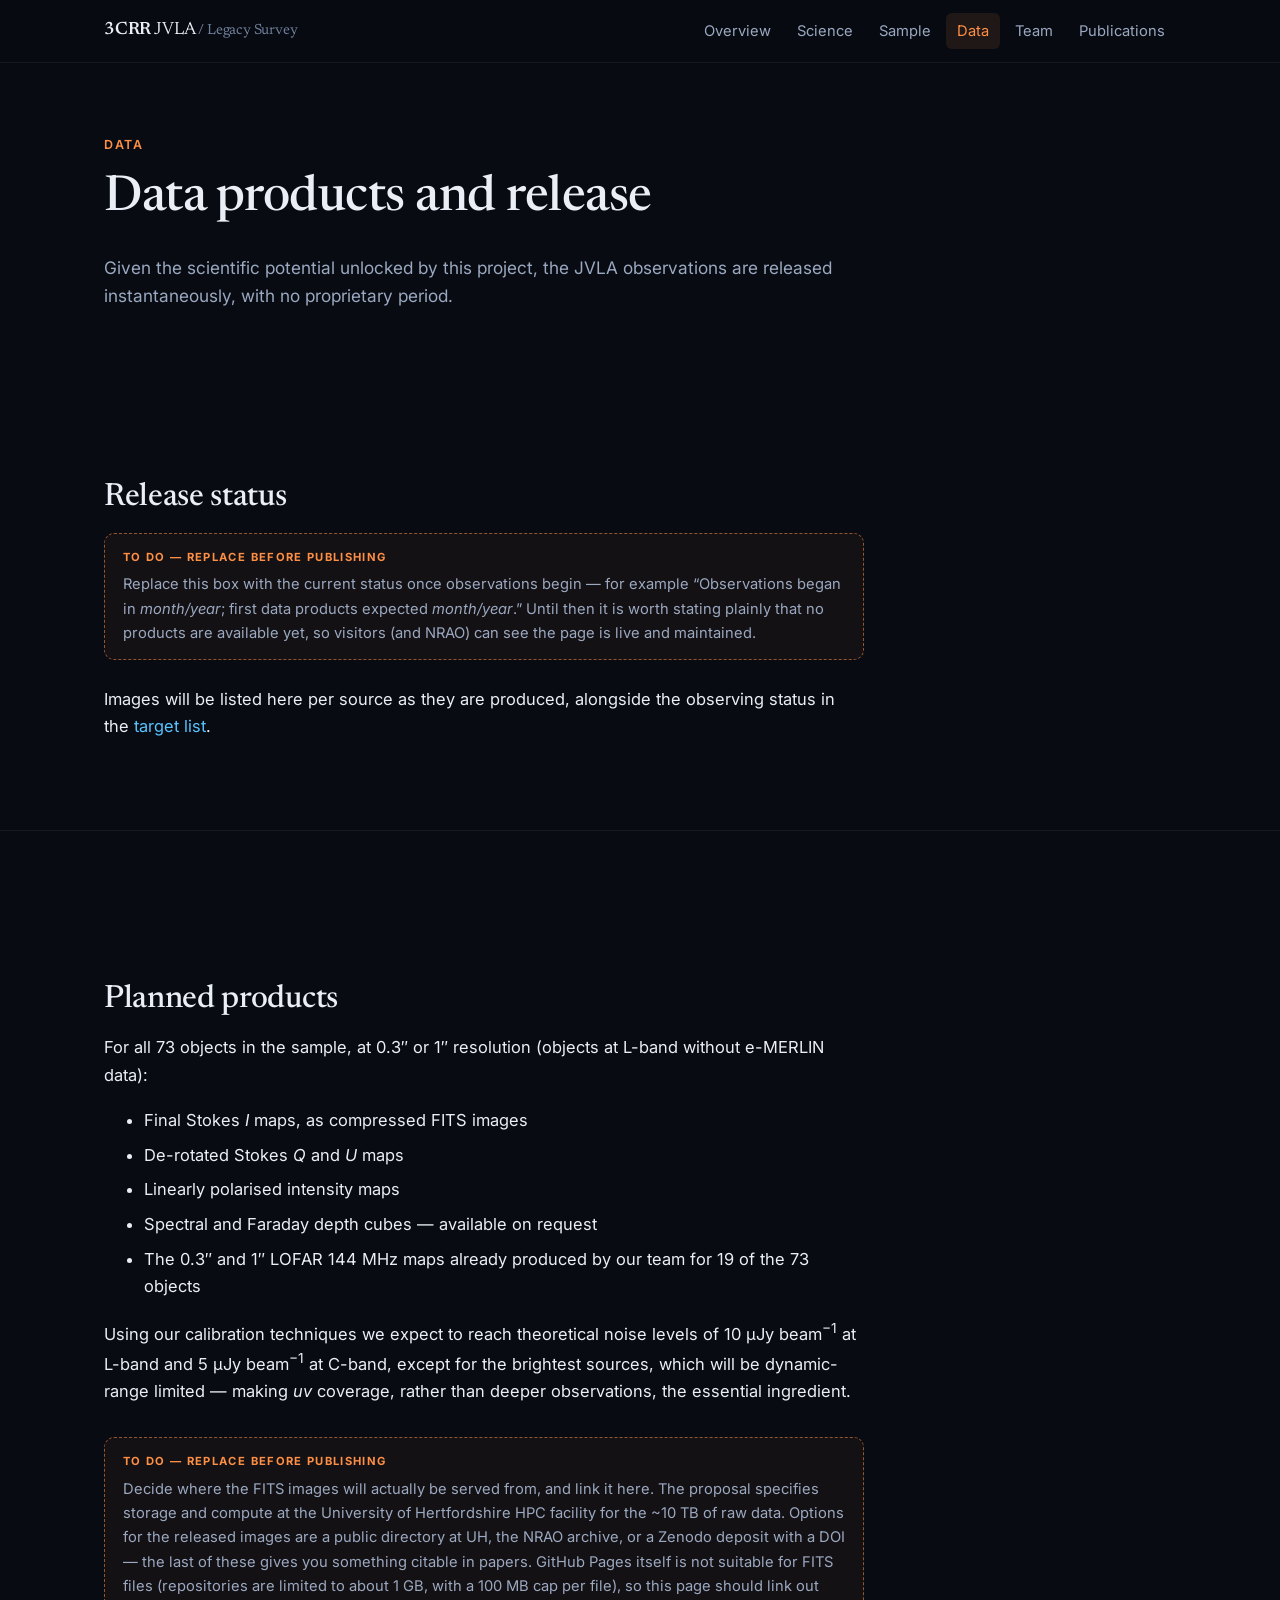
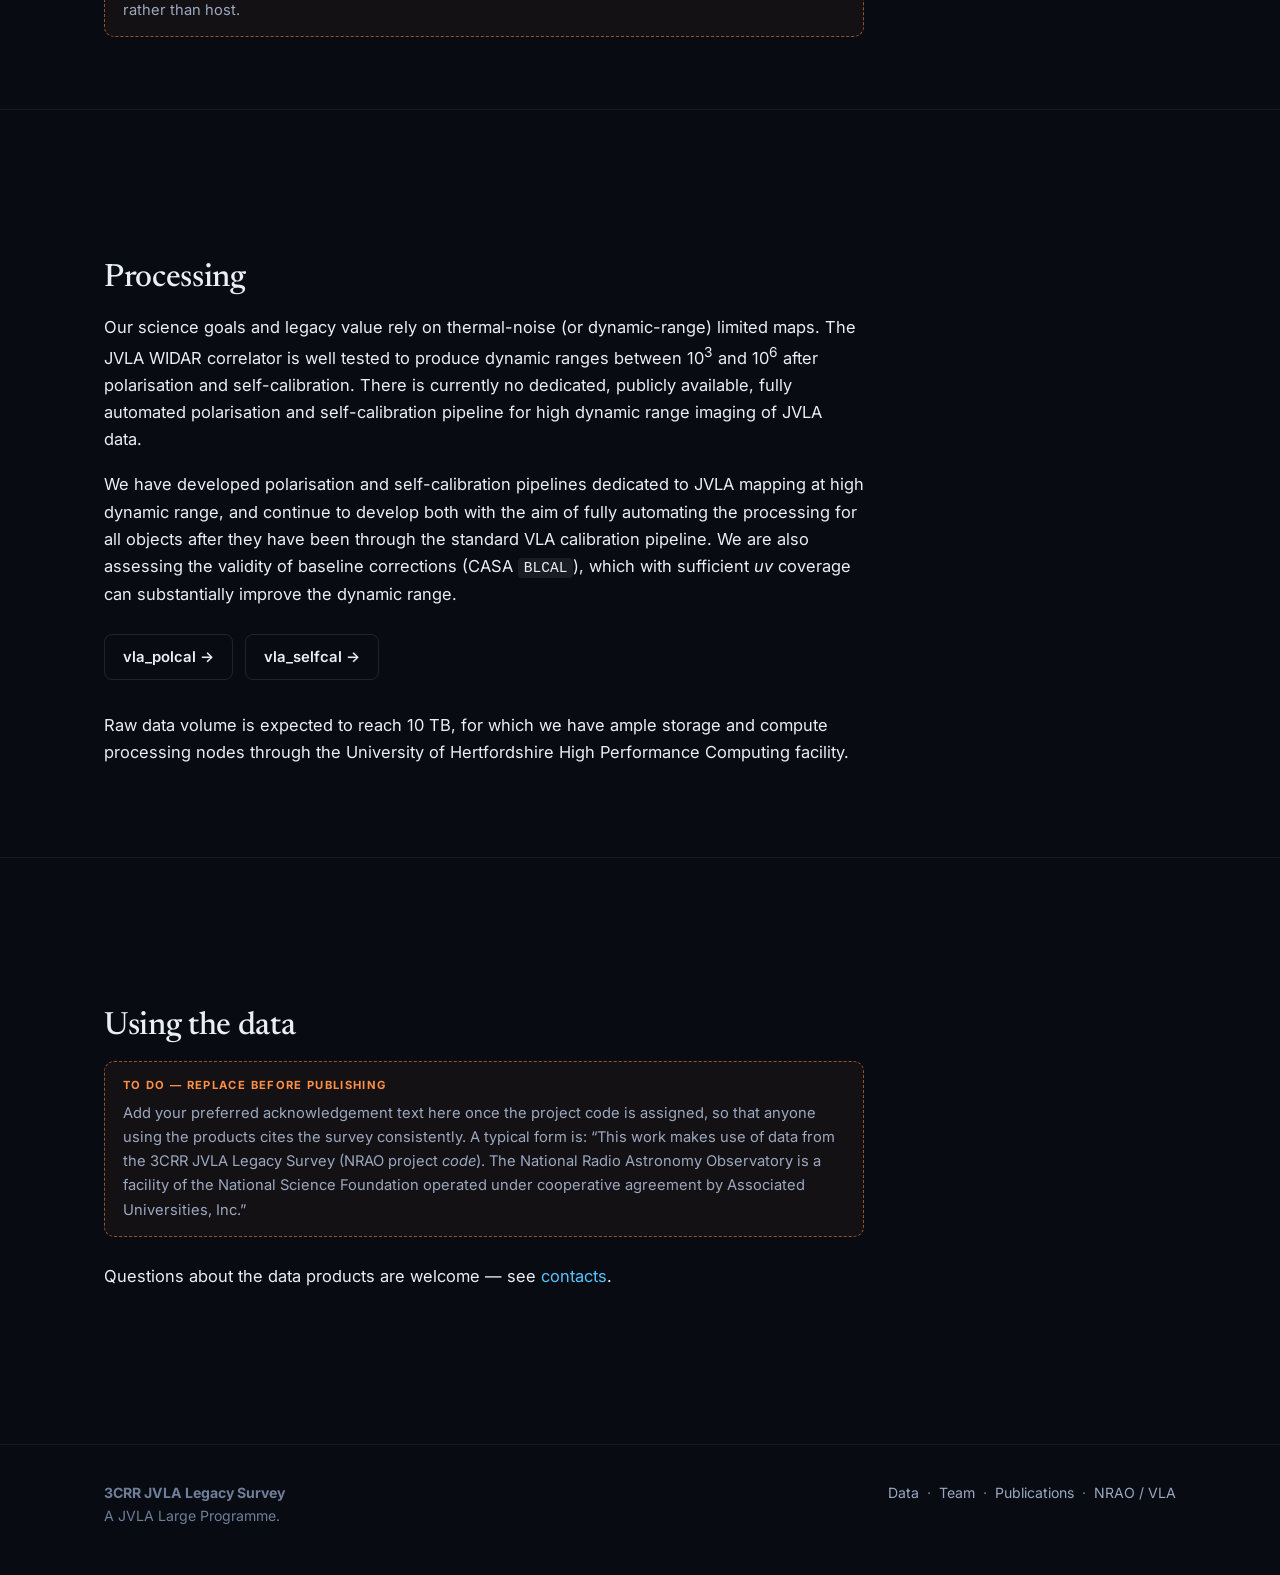
==== data.html @ 1dc94ac5 "Initial site" ====
<!DOCTYPE html>
<html lang="en">
<head>
<meta charset="utf-8">
<meta name="viewport" content="width=device-width, initial-scale=1, viewport-fit=cover">
<title>Data products &middot; 3CRR JVLA Legacy Survey</title>
<meta name="description" content="Data products, processing pipelines and the release policy for the 3CRR JVLA Large Programme.">
<link rel="preconnect" href="https://fonts.googleapis.com">
<link rel="preconnect" href="https://fonts.gstatic.com" crossorigin>
<link href="https://fonts.googleapis.com/css2?family=Inter:wght@400;500;600;700&family=Newsreader:opsz,wght@6..72,400;6..72,500;6..72,600&display=swap" rel="stylesheet">
<link rel="stylesheet" href="assets/style.css">
</head>
<body>

<header class="site-header">
  <div class="wrap">
    <a class="brand" href="index.html"><b>3CRR</b> JVLA <span>/ Legacy Survey</span></a>
    <nav class="main">
      <a href="index.html">Overview</a>
      <a href="science.html">Science</a>
      <a href="sample.html">Sample</a>
      <a href="data.html" class="active">Data</a>
      <a href="team.html">Team</a>
      <a href="publications.html">Publications</a>
    </nav>
  </div>
</header>

<div class="wrap page-head narrow">
  <div class="eyebrow">Data</div>
  <h1>Data products and release</h1>
  <p class="lede">
    Given the scientific potential unlocked by this project, the JVLA observations are released
    instantaneously, with no proprietary period.
  </p>
</div>

<section class="band">
  <div class="wrap">
    <div class="narrow">
      <h2>Release status</h2>
      <div class="todo">
        Replace this box with the current status once observations begin &mdash; for example
        &ldquo;Observations began in <em>month/year</em>; first data products expected <em>month/year</em>.&rdquo;
        Until then it is worth stating plainly that no products are available yet, so visitors
        (and NRAO) can see the page is live and maintained.
      </div>
      <p style="margin-top:1.6rem">
        Images will be listed here per source as they are produced, alongside the observing status in the
        <a href="sample.html">target list</a>.
      </p>
    </div>
  </div>
</section>

<section class="band">
  <div class="wrap narrow">
    <h2>Planned products</h2>
    <p>For all 73 objects in the sample, at 0.3&Prime; or 1&Prime; resolution (objects at L-band without e-MERLIN data):</p>
    <ul class="tight">
      <li>Final Stokes <em>I</em> maps, as compressed FITS images</li>
      <li>De-rotated Stokes <em>Q</em> and <em>U</em> maps</li>
      <li>Linearly polarised intensity maps</li>
      <li>Spectral and Faraday depth cubes &mdash; available on request</li>
      <li>The 0.3&Prime; and 1&Prime; LOFAR 144&nbsp;MHz maps already produced by our team for 19 of the 73 objects</li>
    </ul>
    <p>
      Using our calibration techniques we expect to reach theoretical noise levels of
      10&nbsp;&micro;Jy&nbsp;beam<sup>&minus;1</sup> at L-band and 5&nbsp;&micro;Jy&nbsp;beam<sup>&minus;1</sup> at
      C-band, except for the brightest sources, which will be dynamic-range limited &mdash; making <em>uv</em>
      coverage, rather than deeper observations, the essential ingredient.
    </p>

    <div class="todo" style="margin-top:2rem">
      Decide where the FITS images will actually be served from, and link it here. The proposal specifies storage
      and compute at the University of Hertfordshire HPC facility for the ~10&nbsp;TB of raw data. Options for the
      released images are a public directory at UH, the NRAO archive, or a Zenodo deposit with a DOI &mdash; the
      last of these gives you something citable in papers. GitHub Pages itself is not suitable for FITS files
      (repositories are limited to about 1&nbsp;GB, with a 100&nbsp;MB cap per file), so this page should link out
      rather than host.
    </div>
  </div>
</section>

<section class="band">
  <div class="wrap narrow">
    <h2>Processing</h2>
    <p>
      Our science goals and legacy value rely on thermal-noise (or dynamic-range) limited maps. The JVLA WIDAR
      correlator is well tested to produce dynamic ranges between 10<sup>3</sup> and 10<sup>6</sup> after
      polarisation and self-calibration. There is currently no dedicated, publicly available, fully automated
      polarisation and self-calibration pipeline for high dynamic range imaging of JVLA data.
    </p>
    <p>
      We have developed polarisation and self-calibration pipelines dedicated to JVLA mapping at high dynamic
      range, and continue to develop both with the aim of fully automating the processing for all objects after
      they have been through the standard VLA calibration pipeline. We are also assessing the validity of baseline
      corrections (CASA <code>BLCAL</code>), which with sufficient <em>uv</em> coverage can substantially improve
      the dynamic range.
    </p>
    <div class="btn-row">
      <a class="btn ghost" href="https://github.com/vmahat/vla_polcal">vla_polcal &rarr;</a>
      <a class="btn ghost" href="https://github.com/vmahat/vla_selfcal">vla_selfcal &rarr;</a>
    </div>
    <p style="margin-top:2rem">
      Raw data volume is expected to reach 10&nbsp;TB, for which we have ample storage and compute processing
      nodes through the University of Hertfordshire High Performance Computing facility.
    </p>
  </div>
</section>

<section class="band">
  <div class="wrap narrow">
    <h2>Using the data</h2>
    <div class="todo">
      Add your preferred acknowledgement text here once the project code is assigned, so that anyone using the
      products cites the survey consistently. A typical form is: &ldquo;This work makes use of data from the
      3CRR JVLA Legacy Survey (NRAO project <em>code</em>). The National Radio Astronomy Observatory is a
      facility of the National Science Foundation operated under cooperative agreement by Associated
      Universities, Inc.&rdquo;
    </div>
    <p style="margin-top:1.6rem">
      Questions about the data products are welcome &mdash; see <a href="team.html">contacts</a>.
    </p>
  </div>
</section>

<footer class="site-footer">
  <div class="wrap">
    <div>
      <strong>3CRR JVLA Legacy Survey</strong><br>
      A JVLA Large Programme.
    </div>
    <div>
      <a href="data.html">Data</a> &nbsp;&middot;&nbsp;
      <a href="team.html">Team</a> &nbsp;&middot;&nbsp;
      <a href="publications.html">Publications</a> &nbsp;&middot;&nbsp;
      <a href="https://science.nrao.edu/facilities/vla">NRAO / VLA</a>
    </div>
  </div>
</footer>

</body>
</html>
---- assets/style.css ----
/* ============================================================
   3CRR JVLA Legacy Survey — site styles
   Edit colours in the :root block below if you want a different look.
   ============================================================ */

:root {
  --bg:        #080b12;
  --bg-2:      #0e1420;
  --panel:     #121a29;
  --panel-2:   #16203200;
  --line:      rgba(255, 255, 255, 0.10);
  --line-soft: rgba(255, 255, 255, 0.06);
  --text:      #e9eef7;
  --muted:     #9aa8c0;
  --dim:       #6f7f99;
  --accent:    #ff8f45;   /* radio-map orange */
  --accent-2:  #57c4ff;   /* cool blue */
  --max:       1120px;
  --radius:    10px;
}

*, *::before, *::after { box-sizing: border-box; }

html { scroll-behavior: smooth; }

body {
  margin: 0;
  background: var(--bg);
  color: var(--text);
  font-family: "Inter", -apple-system, BlinkMacSystemFont, "Segoe UI", Roboto, Helvetica, Arial, sans-serif;
  font-size: 16.5px;
  line-height: 1.65;
  -webkit-font-smoothing: antialiased;
}

img { max-width: 100%; height: auto; display: block; }

a { color: var(--accent-2); text-decoration: none; }
a:hover { text-decoration: underline; }

h1, h2, h3, h4 {
  font-family: "Newsreader", Georgia, "Times New Roman", serif;
  font-weight: 500;
  line-height: 1.2;
  letter-spacing: -0.01em;
  margin: 0 0 0.5em;
}

h1 { font-size: clamp(2rem, 5vw, 3.1rem); }
h2 { font-size: clamp(1.5rem, 3vw, 2rem); margin-top: 2.4em; }
h3 { font-size: 1.2rem; margin-top: 2em; font-weight: 600; }

p { margin: 0 0 1.1em; }

code, kbd, pre {
  font-family: "SF Mono", ui-monospace, "Cascadia Mono", Menlo, Consolas, monospace;
  font-size: 0.88em;
}

code {
  background: rgba(255, 255, 255, 0.07);
  padding: 0.12em 0.4em;
  border-radius: 4px;
}

pre {
  background: var(--bg-2);
  border: 1px solid var(--line);
  border-radius: var(--radius);
  padding: 1rem 1.1rem;
  overflow-x: auto;
}

pre code { background: none; padding: 0; }

.wrap { max-width: var(--max); margin: 0 auto; padding: 0 24px; }

/* A measure-limited column. Used either as an inner block (<div class="wrap">
   <div class="narrow">…) or on the container itself (<div class="wrap narrow">).
   Both forms line up on the same left edge. */
.narrow { max-width: 760px; }
.wrap.narrow { max-width: var(--max); }
.wrap.narrow > * { max-width: 760px; }

/* ---------- header / nav ---------- */

.site-header {
  position: sticky;
  top: 0;
  z-index: 50;
  background: rgba(8, 11, 18, 0.88);
  backdrop-filter: blur(12px);
  border-bottom: 1px solid var(--line-soft);
}

.site-header .wrap {
  display: flex;
  align-items: center;
  gap: 24px;
  min-height: 62px;
  flex-wrap: wrap;
  padding-block: 8px;
}

.brand {
  font-family: "Newsreader", Georgia, serif;
  font-size: 1.12rem;
  color: var(--text);
  white-space: nowrap;
  letter-spacing: -0.01em;
}
.brand:hover { text-decoration: none; color: var(--accent); }
.brand b { font-weight: 600; }
.brand span { color: var(--dim); font-size: 0.82em; }

nav.main { margin-left: auto; display: flex; gap: 4px; flex-wrap: wrap; }

nav.main a {
  color: var(--muted);
  font-size: 0.92rem;
  padding: 6px 11px;
  border-radius: 6px;
}
nav.main a:hover { color: var(--text); background: rgba(255, 255, 255, 0.06); text-decoration: none; }
nav.main a.active { color: var(--accent); background: rgba(255, 143, 69, 0.10); }

/* ---------- hero ---------- */

.hero {
  position: relative;
  border-bottom: 1px solid var(--line-soft);
  overflow: hidden;
  background: radial-gradient(120% 130% at 78% 18%, #2a1305 0%, #0d1220 46%, var(--bg) 78%);
}

.hero .wrap { padding-block: clamp(48px, 9vw, 96px); }

.hero-grid {
  display: grid;
  grid-template-columns: 1.15fr 0.85fr;
  gap: 48px;
  align-items: center;
}

.eyebrow {
  font-size: 0.78rem;
  letter-spacing: 0.14em;
  text-transform: uppercase;
  color: var(--accent);
  font-weight: 600;
  margin-bottom: 1.1em;
}

.hero h1 { margin-bottom: 0.4em; }
.hero .lede { font-size: 1.12rem; color: var(--muted); max-width: 40em; }

.hero-fig img { border-radius: var(--radius); border: 1px solid var(--line); }
.hero-fig figcaption { font-size: 0.8rem; color: var(--dim); margin-top: 0.7em; }

/* ---------- key numbers ---------- */

.stats {
  display: grid;
  grid-template-columns: repeat(auto-fit, minmax(160px, 1fr));
  gap: 1px;
  background: var(--line-soft);
  border-block: 1px solid var(--line-soft);
}

.stat { background: var(--bg); padding: 22px 24px; }
.stat .n {
  font-family: "Newsreader", Georgia, serif;
  font-size: 1.85rem;
  color: var(--accent);
  line-height: 1.1;
}
.stat .l { font-size: 0.85rem; color: var(--muted); margin-top: 4px; }

/* ---------- generic sections ---------- */

section.band { padding-block: clamp(40px, 6vw, 72px); }
section.band + section.band { border-top: 1px solid var(--line-soft); }

.page-head { padding-block: clamp(40px, 6vw, 72px) 0; }
.page-head p.lede { font-size: 1.08rem; color: var(--muted); max-width: 46em; }

.cards {
  display: grid;
  grid-template-columns: repeat(auto-fit, minmax(260px, 1fr));
  gap: 20px;
  margin-top: 2rem;
}

.card {
  background: var(--panel);
  border: 1px solid var(--line-soft);
  border-radius: var(--radius);
  padding: 22px 24px;
}
.card h3 { margin-top: 0; font-family: "Inter", sans-serif; font-size: 1.02rem; }
.card p:last-child { margin-bottom: 0; }
.card .q {
  font-family: "Newsreader", Georgia, serif;
  font-size: 1.6rem;
  color: var(--accent);
  display: block;
  line-height: 1;
  margin-bottom: 0.45em;
}

figure { margin: 2rem 0; }
figure img { border-radius: var(--radius); border: 1px solid var(--line); }
figcaption { font-size: 0.85rem; color: var(--dim); margin-top: 0.8em; }

/* for figures that have a white background of their own */
.lightfig img { background: #fff; padding: 14px; border-color: rgba(255, 255, 255, 0.22); }

.fig-row {
  display: grid;
  grid-template-columns: repeat(auto-fit, minmax(210px, 1fr));
  gap: 16px;
}
.fig-row img {
  border-radius: 8px;
  border: 1px solid var(--line);
  width: 100%;
  aspect-ratio: 1 / 1;
  object-fit: contain;
  background: #000;
}

.note {
  border-left: 3px solid var(--accent);
  background: rgba(255, 143, 69, 0.07);
  padding: 14px 18px;
  border-radius: 0 var(--radius) var(--radius) 0;
  color: var(--muted);
  font-size: 0.94rem;
}
.note strong { color: var(--text); }

/* an obvious marker for content the team still needs to supply */
.todo {
  border: 1px dashed rgba(255, 143, 69, 0.55);
  background: rgba(255, 143, 69, 0.05);
  border-radius: var(--radius);
  padding: 14px 18px;
  color: var(--muted);
  font-size: 0.92rem;
}
.todo::before {
  content: "TO DO — replace before publishing";
  display: block;
  font-size: 0.7rem;
  letter-spacing: 0.12em;
  text-transform: uppercase;
  color: var(--accent);
  font-weight: 700;
  margin-bottom: 6px;
}

/* ---------- tables ---------- */

.table-scroll { overflow-x: auto; border: 1px solid var(--line-soft); border-radius: var(--radius); }

table { border-collapse: collapse; width: 100%; font-size: 0.92rem; }

thead th {
  position: sticky;
  top: 0;
  background: var(--bg-2);
  text-align: left;
  font-weight: 600;
  color: var(--muted);
  padding: 11px 14px;
  border-bottom: 1px solid var(--line);
  white-space: nowrap;
}

tbody td { padding: 9px 14px; border-bottom: 1px solid var(--line-soft); }
tbody tr:hover { background: rgba(255, 255, 255, 0.03); }
tbody td:first-child { font-weight: 600; white-space: nowrap; }

.controls {
  display: flex;
  gap: 12px;
  flex-wrap: wrap;
  align-items: center;
  margin: 1.5rem 0 1rem;
}

.controls input, .controls select {
  background: var(--bg-2);
  border: 1px solid var(--line);
  color: var(--text);
  border-radius: 8px;
  padding: 9px 12px;
  font: inherit;
  font-size: 0.92rem;
}
.controls input { min-width: 220px; flex: 1 1 220px; }
.controls input:focus, .controls select:focus { outline: 2px solid var(--accent); outline-offset: 1px; }
.count { color: var(--dim); font-size: 0.88rem; }

/* ---------- people ---------- */

.people {
  display: grid;
  grid-template-columns: repeat(auto-fill, minmax(230px, 1fr));
  gap: 18px;
  margin-top: 1.6rem;
  padding: 0;
  list-style: none;
}

.people li {
  background: var(--panel);
  border: 1px solid var(--line-soft);
  border-radius: var(--radius);
  padding: 16px 18px;
}
.people .name { font-weight: 600; }
.people .role { color: var(--accent); font-size: 0.78rem; text-transform: uppercase; letter-spacing: 0.08em; margin-bottom: 4px; }
.people .aff { color: var(--muted); font-size: 0.9rem; }

/* ---------- publications ---------- */

.pubs { list-style: none; padding: 0; margin: 1.5rem 0 0; }
.pubs li { padding: 14px 0; border-bottom: 1px solid var(--line-soft); font-size: 0.95rem; }
.pubs .authors { color: var(--text); }
.pubs .meta { color: var(--dim); font-size: 0.88rem; }

/* ---------- buttons ---------- */

.btn-row { display: flex; gap: 12px; flex-wrap: wrap; margin-top: 1.6rem; }

.btn {
  display: inline-block;
  background: var(--accent);
  color: #1a0d03;
  font-weight: 600;
  font-size: 0.93rem;
  padding: 10px 18px;
  border-radius: 8px;
  border: 1px solid var(--accent);
}
.btn:hover { text-decoration: none; filter: brightness(1.08); }
.btn.ghost { background: transparent; color: var(--text); border-color: var(--line); }
.btn.ghost:hover { border-color: var(--accent); color: var(--accent); }

/* ---------- footer ---------- */

.site-footer {
  border-top: 1px solid var(--line-soft);
  margin-top: 64px;
  padding-block: 36px 48px;
  color: var(--dim);
  font-size: 0.88rem;
}
.site-footer .wrap { display: flex; gap: 28px; flex-wrap: wrap; justify-content: space-between; }
.site-footer a { color: var(--muted); }

dl.spec { margin: 1.5rem 0 0; }
dl.spec dt { font-weight: 600; color: var(--text); margin-top: 1.1em; }
dl.spec dd { margin: 0.25em 0 0; color: var(--muted); }

ul.tight li { margin-bottom: 0.45em; }

/* ---------- responsive ---------- */

@media (max-width: 820px) {
  .hero-grid { grid-template-columns: 1fr; gap: 32px; }
  .hero-fig { order: -1; }
  nav.main { margin-left: 0; width: 100%; }
  nav.main a { padding: 6px 9px; font-size: 0.87rem; }
}
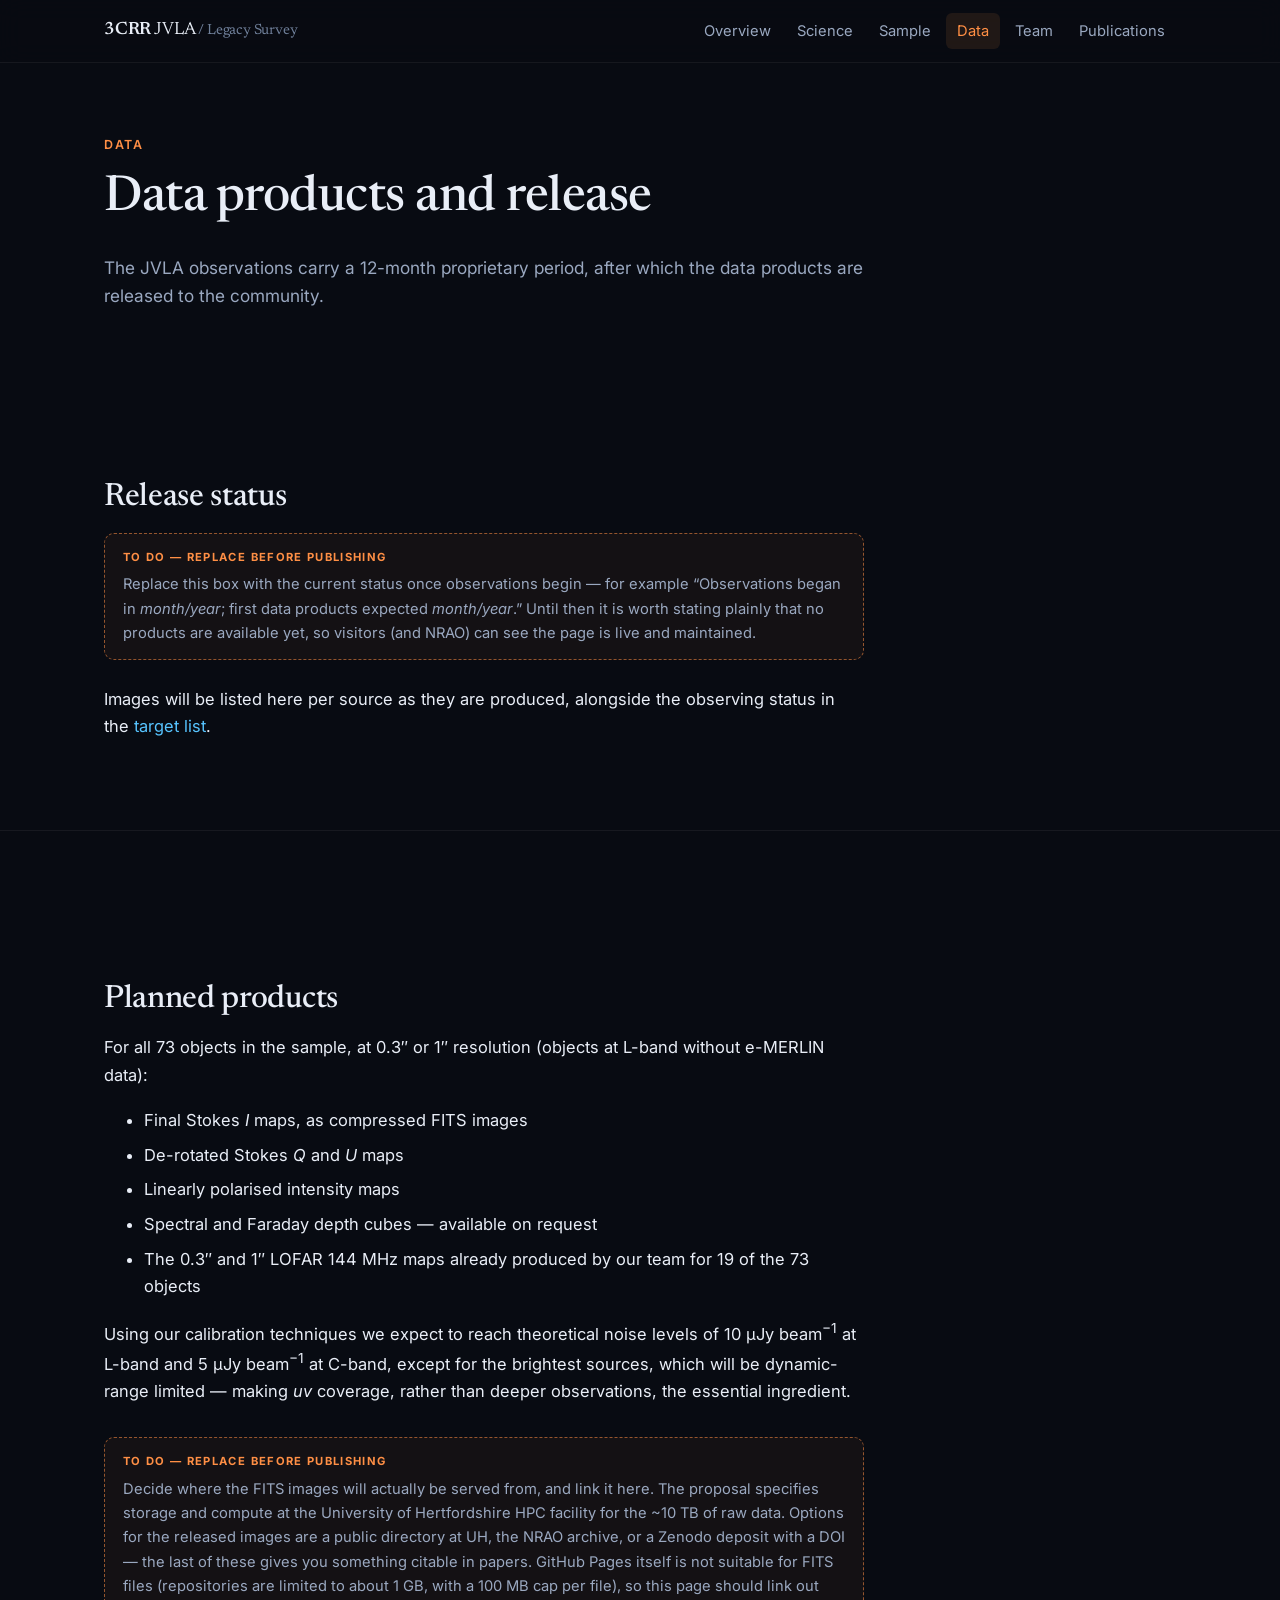
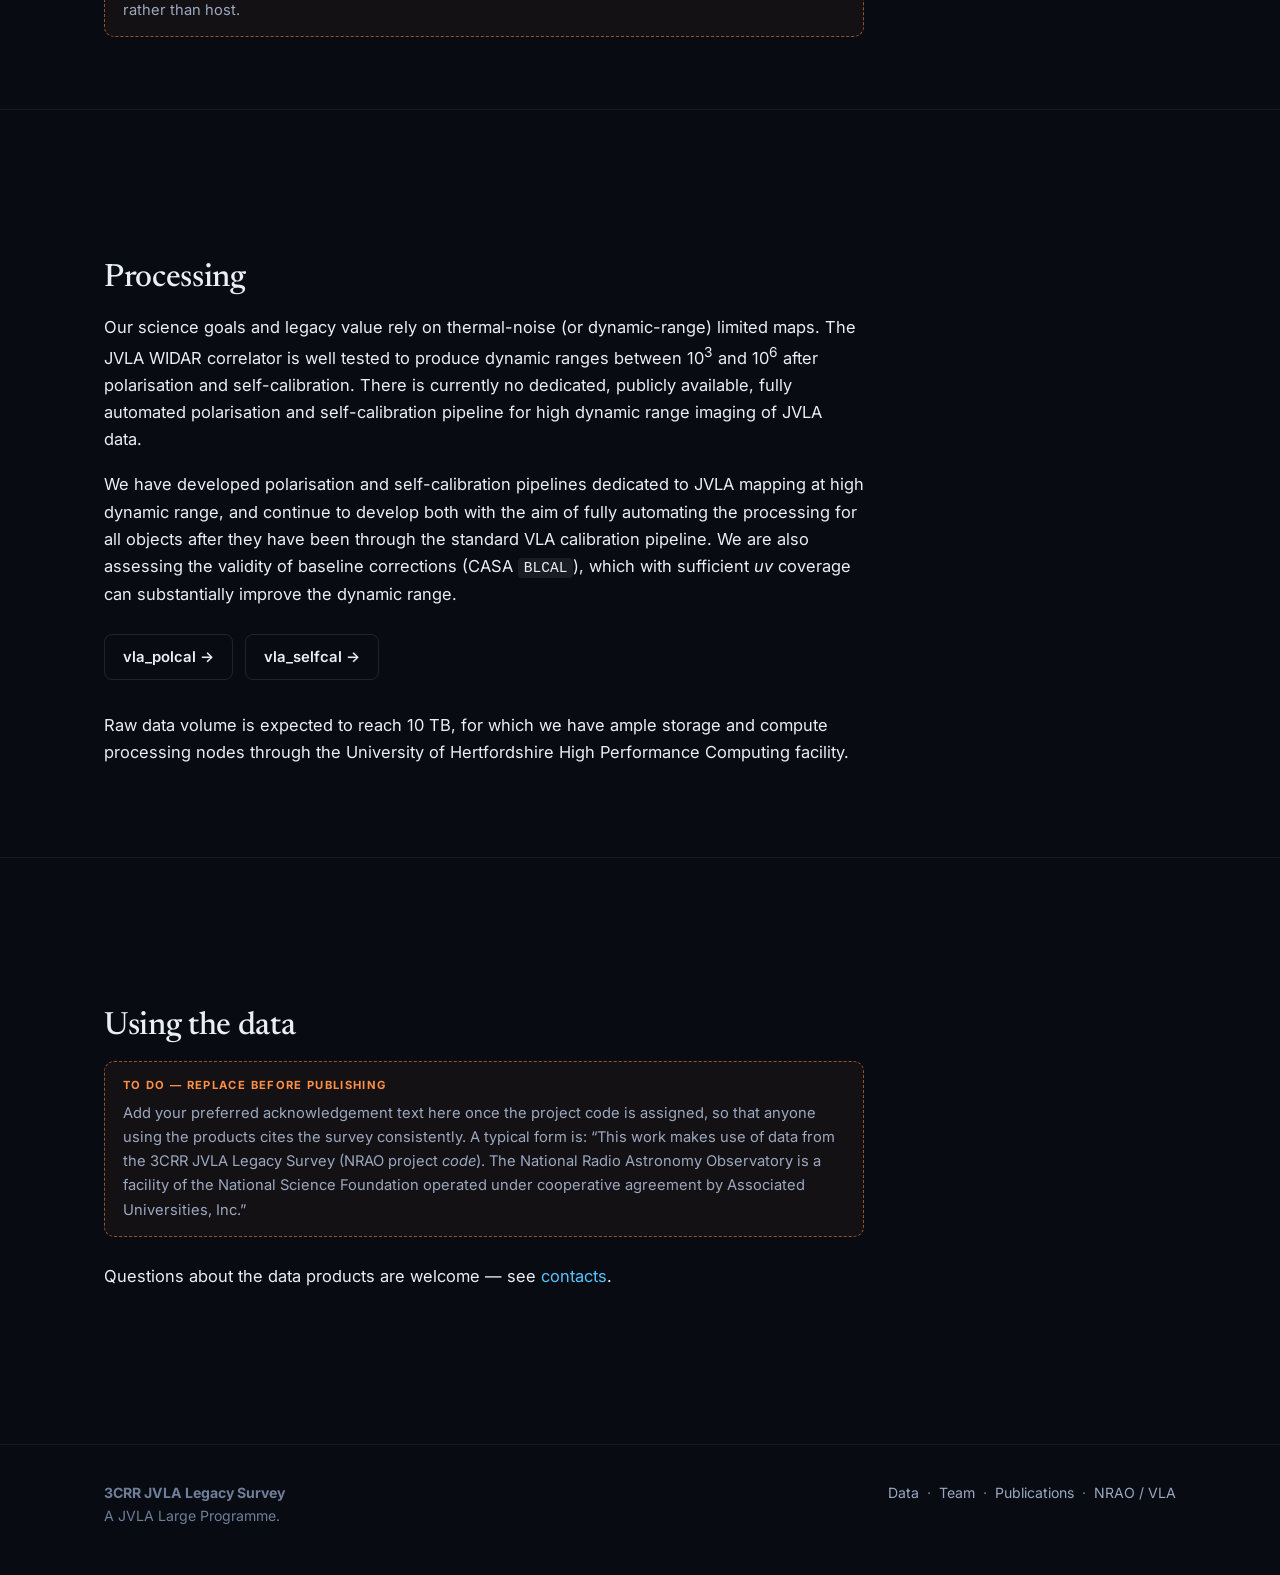
==== commit 41f421bb: "Further changes; team list, status overview" ====
--- a/data.html
+++ b/data.html
@@ -30,8 +30,8 @@
   <div class="eyebrow">Data</div>
   <h1>Data products and release</h1>
   <p class="lede">
-    Given the scientific potential unlocked by this project, the JVLA observations are released
-    instantaneously, with no proprietary period.
+    The JVLA observations carry a 12-month proprietary period, after which the data products are released
+    to the community.
   </p>
 </div>
 
--- a/assets/style.css
+++ b/assets/style.css
@@ -229,6 +229,23 @@
   background: #000;
 }
 
+/* the status banner on the overview page */
+.status {
+  display: flex;
+  gap: 24px;
+  align-items: flex-end;
+  justify-content: space-between;
+  flex-wrap: wrap;
+  background: var(--panel);
+  border: 1px solid var(--line-soft);
+  border-left: 3px solid var(--accent);
+  border-radius: 0 var(--radius) var(--radius) 0;
+  padding: 22px 26px;
+}
+.status p { color: var(--muted); max-width: 54em; }
+.status strong { color: var(--text); }
+.status-date { font-size: 0.82rem; color: var(--dim); margin: 0; white-space: nowrap; }
+
 .note {
   border-left: 3px solid var(--accent);
   background: rgba(255, 143, 69, 0.07);
@@ -262,6 +279,14 @@
 /* ---------- tables ---------- */
 
 .table-scroll { overflow-x: auto; border: 1px solid var(--line-soft); border-radius: var(--radius); }
+
+/* Long reference tables scroll inside their own box so the column headings
+   stay visible. A sticky <thead> only works inside a scroll container, which
+   is why this needs the height cap. */
+.table-scroll.tall { max-height: 72vh; overflow: auto; }
+
+/* a wider container, for the catalogue table only */
+.wrap-wide { max-width: 1280px; margin: 0 auto; padding: 0 24px; }
 
 table { border-collapse: collapse; width: 100%; font-size: 0.92rem; }
 
@@ -281,6 +306,25 @@
 tbody tr:hover { background: rgba(255, 255, 255, 0.03); }
 tbody td:first-child { font-weight: 600; white-space: nowrap; }
 
+/* rows belonging to this programme's 73 targets */
+tbody tr.in-sample { background: rgba(255, 143, 69, 0.06); color: var(--text); }
+tbody tr.in-sample:hover { background: rgba(255, 143, 69, 0.11); }
+tbody tr.in-sample td:first-child { box-shadow: inset 3px 0 0 var(--accent); color: var(--accent); }
+tbody tr:not(.in-sample) { color: var(--muted); }
+
+.tag {
+  display: inline-block;
+  font-size: 0.72rem;
+  font-weight: 600;
+  letter-spacing: 0.02em;
+  padding: 2px 8px;
+  border-radius: 999px;
+  white-space: nowrap;
+  border: 1px solid transparent;
+}
+.tag-sample { background: rgba(255, 143, 69, 0.16); color: var(--accent); border-color: rgba(255, 143, 69, 0.4); }
+.tag-out    { background: transparent; color: var(--dim); border-color: var(--line); font-weight: 500; }
+
 .controls {
   display: flex;
   gap: 12px;
@@ -288,6 +332,29 @@
   align-items: center;
   margin: 1.5rem 0 1rem;
 }
+
+/* coverage chips in the target table */
+.chips { display: inline-flex; gap: 3px; }
+
+.chip {
+  display: inline-flex;
+  align-items: center;
+  justify-content: center;
+  width: 20px;
+  height: 20px;
+  border-radius: 5px;
+  font-size: 0.72rem;
+  font-weight: 700;
+  line-height: 1;
+  cursor: default;
+  border: 1px solid transparent;
+}
+.chip-new      { background: var(--accent); color: #1a0d03; }
+.chip-archival { background: transparent; color: var(--muted); border-color: var(--muted); }
+.chip-none     { background: transparent; color: rgba(255, 255, 255, 0.14); }
+
+.legend { display: flex; gap: 22px; flex-wrap: wrap; align-items: center; font-size: 0.86rem; color: var(--muted); margin-top: 1.1rem; }
+.legend span.k { display: inline-flex; align-items: center; gap: 7px; }
 
 .controls input, .controls select {
   background: var(--bg-2);
